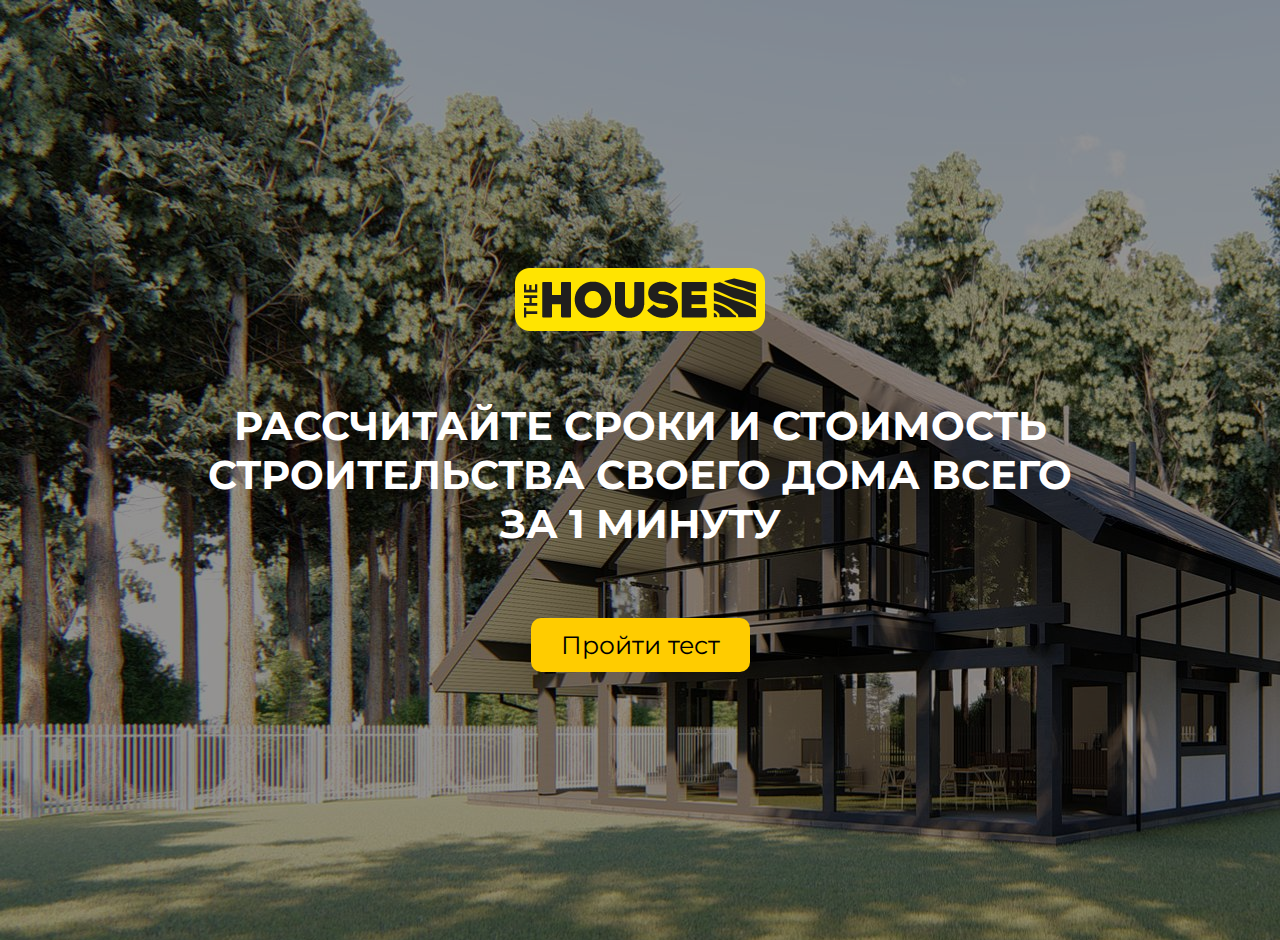
==== index.html @ 5d58cd37 "version 1" ====
<!DOCTYPE html>
<html lang="ru">
<head>
	<meta charset="UTF-8">
	<meta name="viewport" content="width=device-width, initial-scale=1.0">
	<title>Document</title>
	<link rel="stylesheet" href="/css/front.css">

	<link rel="preconnect" href="https://fonts.googleapis.com"> 
	<link rel="preconnect" href="https://fonts.gstatic.com" crossorigin> 
	<link href="https://fonts.googleapis.com/css2?family=Montserrat:ital,wght@0,100;0,200;0,300;0,400;0,500;0,600;0,700;0,800;0,900;1,100;1,200;1,300;1,400;1,500;1,600;1,700;1,800;1,900&family=Open+Sans:ital,wght@0,300;0,400;0,500;0,600;0,700;0,800;1,300;1,400;1,500;1,600;1,700;1,800&display=swap" rel="stylesheet">
</head>
<body>
	
	<section class="page" style="background-image: url('/img/img1.jpg');">
		<div class="page-wrap">
			<img src="/img/logo.png" alt="">
			<h1>РАССЧИТАЙТЕ СРОКИ И СТОИМОСТЬ СТРОИТЕЛЬСТВА
				СВОЕГО ДОМА ВСЕГО ЗА 1 МИНУТУ</h1>
			<a href="/quiz">Пройти тест</a>
		</div>
	</section>


</body>
</html>
---- css/front.css ----
* {
	margin: 0;
	padding: 0;
}

.page {
	max-width: 100%;
	height: 100vh;
	position: relative;
	padding: 20px;
}

.page::after {
	content: '';
	position: absolute;
	top: 0;
	bottom: 0;
	right: 0;
	left: 0;
	background-color: rgba(0, 0, 0, 0.418);
	z-index: 1;
}

.page-wrap {
	position: relative;
	z-index: 100;
	width: 100%;
	height: 100%;
	display: flex;
	flex-direction: column;
	align-items: center;
	justify-content: center;
	max-width: 900px;
	margin: auto;
	font-family: 'Montserrat', sans-serif;
}

.page-wrap img { 
	margin-bottom: 70px;
}

.page-wrap h1 { 
	text-align: center;
	font-size: 40px;
	color: #ffffff;
	margin-bottom: 70px;
}

.page-wrap a { 
	text-align: center;
	font-size: 25px;
	color: #000000;
	padding: 12px 30px;
	background-color: #FC0;
	text-decoration: none;
	border-radius: 10px;
	transition: all 0.5s ease;
}

.page-wrap a:hover { 
	background-color: #000000;
	color: #ffffff;
 }

@media (max-width: 700px) {
	.page-wrap h1 {
		text-align: center;
		font-size: 30px;
		color: #ffffff;
		margin-bottom: 70px;
	}
}

@media (max-width: 700px) {
	.page-wrap h1 {
		font-size: 22px;
	}
}
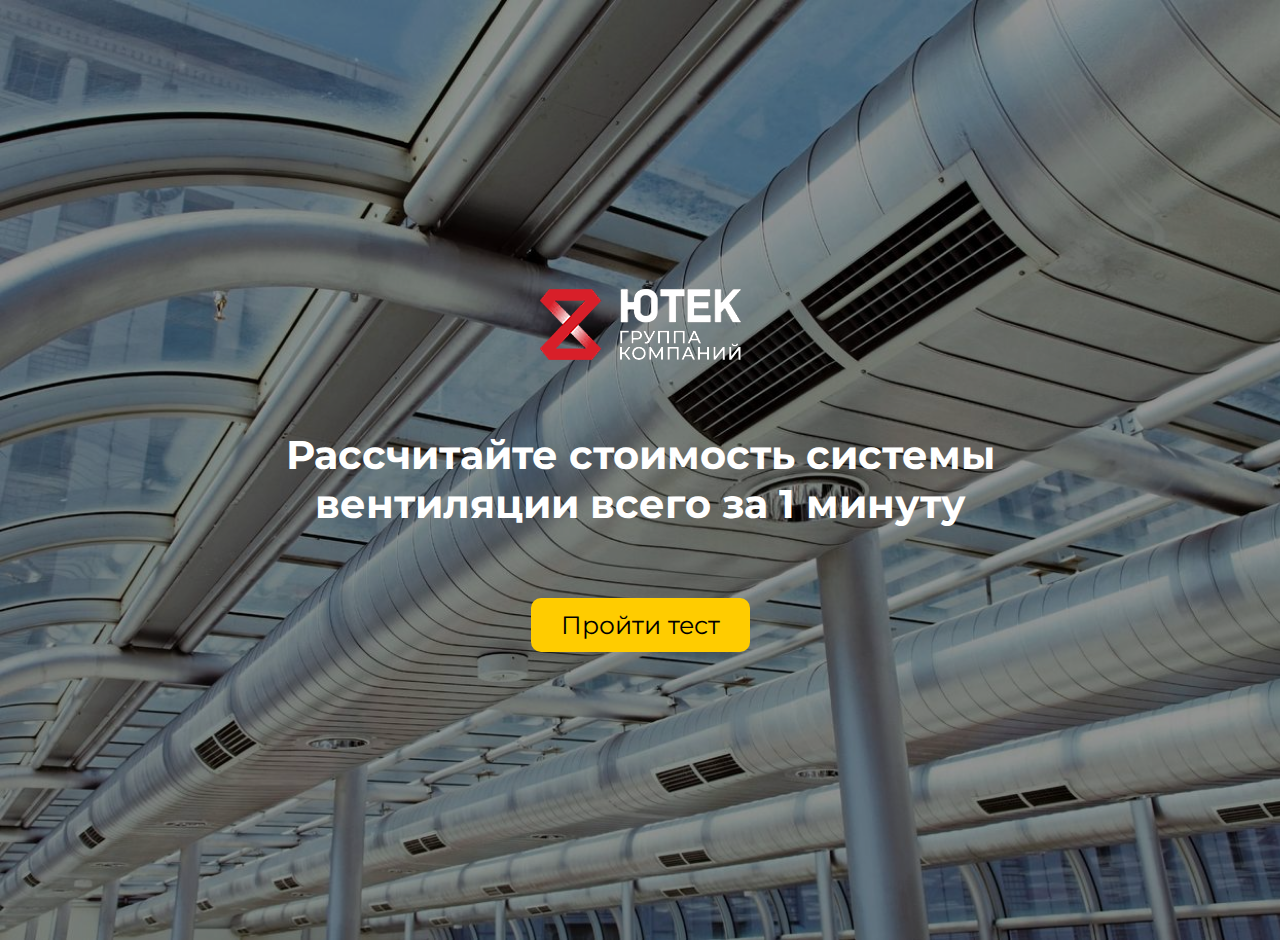
==== commit d0342647: "push" ====
--- a/index.html
+++ b/index.html
@@ -4,7 +4,7 @@
 	<meta charset="UTF-8">
 	<meta name="viewport" content="width=device-width, initial-scale=1.0">
 	<title>Document</title>
-	<link rel="stylesheet" href="/css/front.css">
+	<link rel="stylesheet" href="css/front.css">
 
 	<link rel="preconnect" href="https://fonts.googleapis.com"> 
 	<link rel="preconnect" href="https://fonts.gstatic.com" crossorigin> 
@@ -12,12 +12,11 @@
 </head>
 <body>
 	
-	<section class="page" style="background-image: url('/img/img1.jpg');">
+	<section class="page" style="background-image: url('img/11.jpg'); background-repeat: no-repeat; background-size: cover;">
 		<div class="page-wrap">
-			<img src="/img/logo.png" alt="">
-			<h1>РАССЧИТАЙТЕ СРОКИ И СТОИМОСТЬ СТРОИТЕЛЬСТВА
-				СВОЕГО ДОМА ВСЕГО ЗА 1 МИНУТУ</h1>
-			<a href="/quiz">Пройти тест</a>
+			<img src="img/loggo.png" alt="">
+			<h1>Рассчитайте стоимость системы вентиляции всего за 1 минуту</h1>
+			<a href="quiz/index.html">Пройти тест</a>
 		</div>
 	</section>
 
